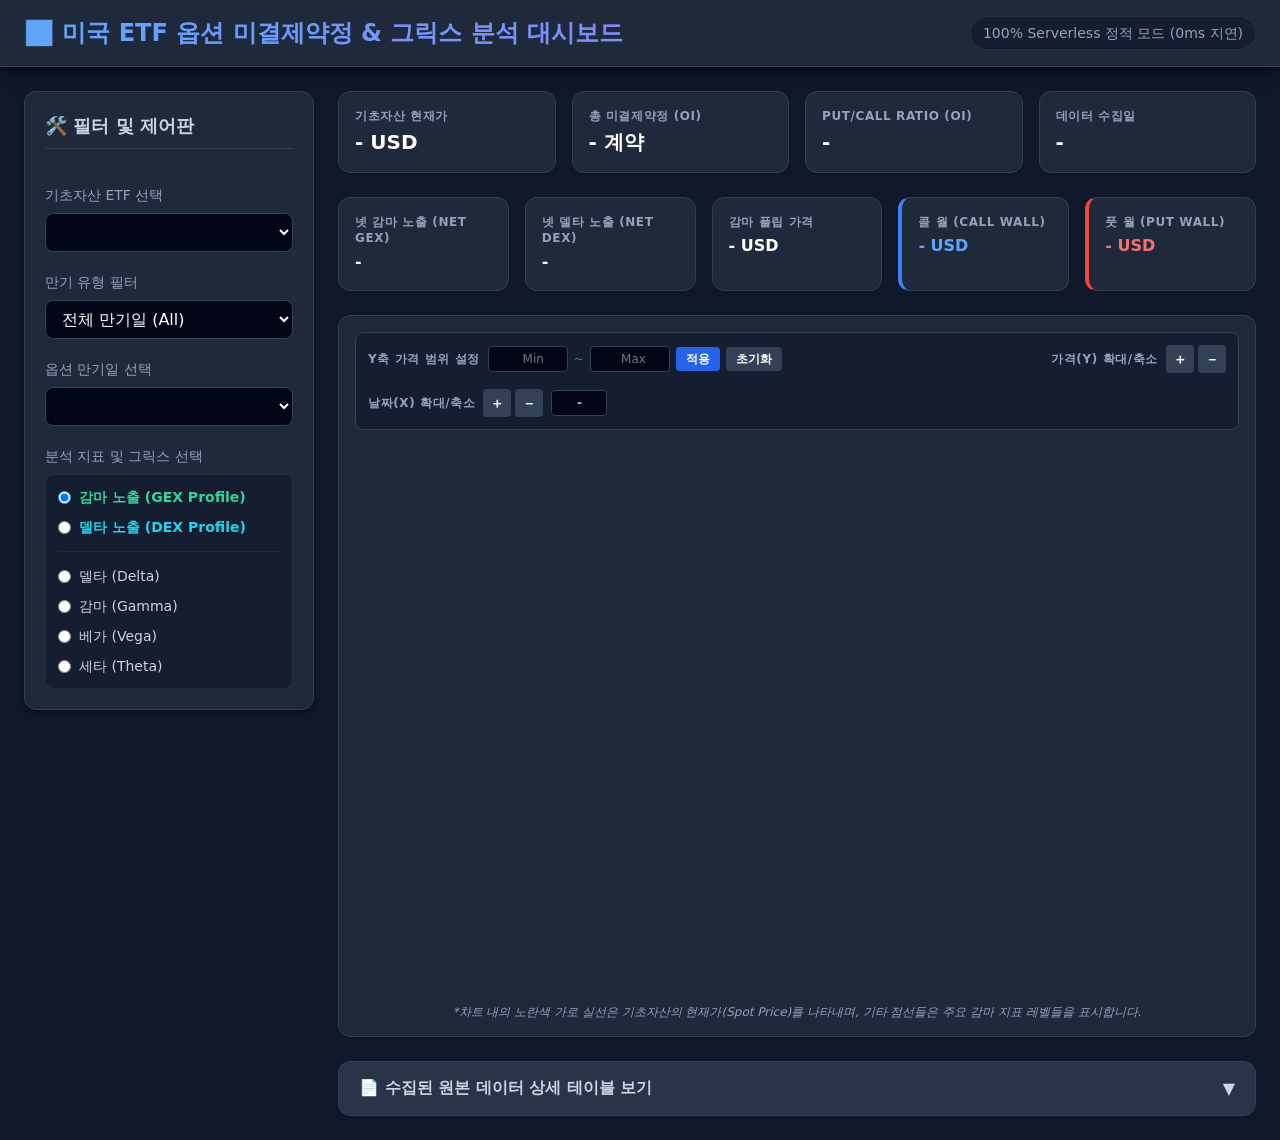
==== index_template.html @ 01de6ffe "ETF 옵션 대시보드: 정적 빌드 개선 및 29개 종목 수집 - 데이터 지연 로딩(티커별 data/*.js 분리)으로 HTML 경량화 - Tailwind 로컬화로 오프라인 동작(외" ====
<!DOCTYPE html>
<html lang="ko">
<head>
    <meta charset="UTF-8">
    <meta name="viewport" content="width=device-width, initial-scale=1.0">
    <title>미국 ETF 옵션 분석 대시보드 (Serverless)</title>
    <!-- Tailwind CSS Local (오프라인 동작용 로컬 서브셋, CDN 의존성 제거) -->
    <link rel="stylesheet" href="./libs/tailwind-local.css">
    <!-- Plotly.js Local Cache (인터넷 대기 지연 0ms 실현) -->
    <script src="./libs/plotly.min.js"></script>
    <style>
        body {
            background-color: #0f172a; /* Slate 900 */
            color: #f1f5f9; /* Slate 100 */
        }
        /* Custom Scrollbar */
        ::-webkit-scrollbar {
            width: 8px;
            height: 8px;
        }
        ::-webkit-scrollbar-track {
            background: #1e293b;
        }
        ::-webkit-scrollbar-thumb {
            background: #475569;
            border-radius: 4px;
        }
    </style>
</head>
<body class="font-sans antialiased min-h-screen">

    <!-- Top Navigation Bar -->
    <header class="bg-slate-800 border-b border-slate-700 py-4 px-6 shadow-lg">
        <div class="max-w-7xl mx-auto flex flex-col md:flex-row justify-between items-center gap-4">
            <h1 class="text-2xl font-bold text-transparent bg-clip-text bg-gradient-to-r from-blue-400 to-indigo-400 flex items-center gap-2">
                📊 미국 ETF 옵션 미결제약정 & 그릭스 분석 대시보드
            </h1>
            <span class="text-sm text-slate-400 bg-slate-900/60 px-3 py-1.5 rounded-full border border-slate-700/50">
                100% Serverless 정적 모드 (0ms 지연)
            </span>
        </div>
    </header>

    <!-- Main Content Area -->
    <main class="max-w-7xl mx-auto p-4 md:p-6 grid grid-cols-1 lg:grid-cols-4 gap-6">

        <!-- Sidebar (Filter Panel) -->
        <section class="bg-slate-800 border border-slate-700 rounded-xl p-5 shadow-md flex flex-col gap-5 lg:h-fit">
            <div>
                <h2 class="text-lg font-semibold text-slate-300 border-b border-slate-700 pb-2 mb-4 flex items-center gap-2">
                    🛠️ 필터 및 제어판
                </h2>
            </div>

            <!-- Ticker Select -->
            <div class="flex flex-col gap-2">
                <label for="ticker-select" class="text-sm font-medium text-slate-400">기초자산 ETF 선택</label>
                <select id="ticker-select" class="bg-slate-950 border border-slate-700 rounded-lg px-3 py-2 text-white focus:outline-none focus:ring-2 focus:ring-blue-500 cursor-pointer">
                    <!-- Dynamic Loading -->
                </select>
            </div>

            <!-- Expiry Type Filter -->
            <div class="flex flex-col gap-2">
                <label for="expiry-type-select" class="text-sm font-medium text-slate-400">만기 유형 필터</label>
                <select id="expiry-type-select" class="bg-slate-950 border border-slate-700 rounded-lg px-3 py-2 text-white focus:outline-none focus:ring-2 focus:ring-blue-500 cursor-pointer">
                    <option value="all">전체 만기일 (All)</option>
                    <option value="monthly">월물 (매월 3째주 금요일)</option>
                    <option value="weekly">주물 (월·수·금)</option>
                </select>
            </div>

            <!-- Expiration Date Select -->
            <div class="flex flex-col gap-2">
                <label for="expiry-select" class="text-sm font-medium text-slate-400">옵션 만기일 선택</label>
                <select id="expiry-select" class="bg-slate-950 border border-slate-700 rounded-lg px-3 py-2 text-white focus:outline-none focus:ring-2 focus:ring-blue-500 cursor-pointer">
                    <!-- Dynamic Loading -->
                </select>
                <p id="no-expiry-warning" class="text-xs text-amber-400 hidden mt-1">⚠️ 일치하는 만기일이 없습니다.</p>
            </div>

            <!-- Indicator & Greek Selection -->
            <div class="flex flex-col gap-2">
                <label class="text-sm font-medium text-slate-400">분석 지표 및 그릭스 선택</label>
                <div class="flex flex-col gap-2.5 bg-slate-900/60 p-3 rounded-lg border border-slate-700/50">
                    <label class="flex items-center gap-2 text-sm text-slate-300 cursor-pointer">
                        <input type="radio" name="greek-radio" value="gex" checked class="text-blue-500 focus:ring-0">
                        <span class="font-semibold text-emerald-400">감마 노출 (GEX Profile)</span>
                    </label>
                    <label class="flex items-center gap-2 text-sm text-slate-300 cursor-pointer">
                        <input type="radio" name="greek-radio" value="dex" class="text-blue-500 focus:ring-0">
                        <span class="font-semibold text-cyan-400">델타 노출 (DEX Profile)</span>
                    </label>
                    <div class="border-t border-slate-800 my-1"></div>
                    <label class="flex items-center gap-2 text-sm text-slate-300 cursor-pointer">
                        <input type="radio" name="greek-radio" value="delta" class="text-blue-500 focus:ring-0">
                        <span>델타 (Delta)</span>
                    </label>
                    <label class="flex items-center gap-2 text-sm text-slate-300 cursor-pointer">
                        <input type="radio" name="greek-radio" value="gamma" class="text-blue-500 focus:ring-0">
                        <span>감마 (Gamma)</span>
                    </label>
                    <label class="flex items-center gap-2 text-sm text-slate-300 cursor-pointer">
                        <input type="radio" name="greek-radio" value="vega" class="text-blue-500 focus:ring-0">
                        <span>베가 (Vega)</span>
                    </label>
                    <label class="flex items-center gap-2 text-sm text-slate-300 cursor-pointer">
                        <input type="radio" name="greek-radio" value="theta" class="text-blue-500 focus:ring-0">
                        <span>세타 (Theta)</span>
                    </label>
                </div>
            </div>
        </section>

        <!-- Main Dashboard View -->
        <section class="lg:col-span-3 flex flex-col gap-6">

            <!-- Summary Cards -->
            <div class="grid grid-cols-2 md:grid-cols-4 gap-4">
                <div class="bg-slate-800 border border-slate-700 rounded-xl p-4 shadow-sm">
                    <p class="text-xs font-semibold text-slate-400 uppercase tracking-wider">기초자산 현재가</p>
                    <h3 id="spot-price" class="text-lg md:text-xl font-bold text-white mt-1">- USD</h3>
                </div>
                <div class="bg-slate-800 border border-slate-700 rounded-xl p-4 shadow-sm">
                    <p class="text-xs font-semibold text-slate-400 uppercase tracking-wider">총 미결제약정 (OI)</p>
                    <h3 id="total-oi" class="text-lg md:text-xl font-bold text-white mt-1">- 계약</h3>
                </div>
                <div class="bg-slate-800 border border-slate-700 rounded-xl p-4 shadow-sm">
                    <p class="text-xs font-semibold text-slate-400 uppercase tracking-wider">Put/Call Ratio (OI)</p>
                    <h3 id="pcr-oi" class="text-lg md:text-xl font-bold text-white mt-1">-</h3>
                </div>
                <div class="bg-slate-800 border border-slate-700 rounded-xl p-4 shadow-sm">
                    <p class="text-xs font-semibold text-slate-400 uppercase tracking-wider">데이터 수집일</p>
                    <h3 id="collected-date" class="text-lg md:text-xl font-bold text-white mt-1">-</h3>
                </div>
            </div>

            <!-- Options Exposure Summary Cards -->
            <div class="grid grid-cols-2 md:grid-cols-5 gap-4">
                <div class="bg-slate-800 border border-slate-700 rounded-xl p-4 shadow-sm">
                    <p class="text-xs font-semibold text-slate-400 uppercase tracking-wider">넷 감마 노출 (Net GEX)</p>
                    <h3 id="net-gex" class="text-sm md:text-base font-bold mt-1">-</h3>
                </div>
                <div class="bg-slate-800 border border-slate-700 rounded-xl p-4 shadow-sm">
                    <p class="text-xs font-semibold text-slate-400 uppercase tracking-wider">넷 델타 노출 (Net DEX)</p>
                    <h3 id="net-dex" class="text-sm md:text-base font-bold mt-1">-</h3>
                </div>
                <div class="bg-slate-800 border border-slate-700 rounded-xl p-4 shadow-sm">
                    <p class="text-xs font-semibold text-slate-400 uppercase tracking-wider">감마 플립 가격</p>
                    <h3 id="gamma-flip" class="text-sm md:text-base font-bold text-white mt-1">- USD</h3>
                </div>
                <div class="bg-slate-800 border border-slate-700 rounded-xl p-4 shadow-sm border-l-4 border-l-blue-500">
                    <p class="text-xs font-semibold text-slate-400 uppercase tracking-wider">콜 월 (Call Wall)</p>
                    <h3 id="call-wall" class="text-sm md:text-base font-bold text-blue-400 mt-1">- USD</h3>
                </div>
                <div class="bg-slate-800 border border-slate-700 rounded-xl p-4 shadow-sm border-l-4 border-l-red-500">
                    <p class="text-xs font-semibold text-slate-400 uppercase tracking-wider">풋 월 (Put Wall)</p>
                    <h3 id="put-wall" class="text-sm md:text-base font-bold text-red-400 mt-1">- USD</h3>
                </div>
            </div>

            <!-- Plotly Interactive Chart Card -->
            <div class="bg-slate-800 border border-slate-700 rounded-xl p-4 shadow-sm">
                <!-- Y축 스케일 및 확대/축소 컨트롤러 -->
                <div class="flex flex-wrap items-center justify-between gap-4 mb-4 bg-slate-900/60 p-3 rounded-lg border border-slate-700">
                    <div class="flex items-center gap-2">
                        <span class="text-xs font-semibold text-slate-400 uppercase tracking-wider">Y축 가격 범위 설정</span>
                        <div class="flex items-center gap-1.5">
                            <input id="y-min-input" type="number" step="any" placeholder="Min" class="w-20 bg-slate-950 border border-slate-700 rounded px-2 py-1 text-xs text-white text-right focus:outline-none focus:ring-1 focus:ring-blue-500">
                            <span class="text-slate-500 text-xs">~</span>
                            <input id="y-max-input" type="number" step="any" placeholder="Max" class="w-20 bg-slate-950 border border-slate-700 rounded px-2 py-1 text-xs text-white text-right focus:outline-none focus:ring-1 focus:ring-blue-500">
                            <button id="apply-range-btn" class="bg-blue-600 hover:bg-blue-500 text-white text-xs font-semibold px-2.5 py-1 rounded transition">적용</button>
                            <button id="reset-range-btn" class="bg-slate-700 hover:bg-slate-600 text-white text-xs font-semibold px-2.5 py-1 rounded transition">초기화</button>
                        </div>
                    </div>
                    <div class="flex items-center gap-2">
                        <span class="text-xs font-semibold text-slate-400 uppercase tracking-wider">가격(Y) 확대/축소</span>
                        <div class="flex items-center gap-1">
                            <button id="zoom-in-btn" class="bg-slate-700 hover:bg-slate-600 text-white font-bold text-sm w-7 h-7 rounded flex items-center justify-center transition" title="가격축 확대 (현재가 중심)">＋</button>
                            <button id="zoom-out-btn" class="bg-slate-700 hover:bg-slate-600 text-white font-bold text-sm w-7 h-7 rounded flex items-center justify-center transition" title="가격축 축소 (현재가 중심)">－</button>
                        </div>
                    </div>
                    <div class="flex items-center gap-2">
                        <span class="text-xs font-semibold text-slate-400 uppercase tracking-wider">날짜(X) 확대/축소</span>
                        <div class="flex items-center gap-1">
                            <button id="zoom-in-x-btn" class="bg-slate-700 hover:bg-slate-600 text-white font-bold text-sm w-7 h-7 rounded flex items-center justify-center transition" title="날짜축 확대 (최근일 중심)">＋</button>
                            <button id="zoom-out-x-btn" class="bg-slate-700 hover:bg-slate-600 text-white font-bold text-sm w-7 h-7 rounded flex items-center justify-center transition" title="날짜축 축소 (최근일 중심)">－</button>
                        </div>
                        <span id="x-scale-display" class="text-xs font-bold text-blue-300 bg-slate-950 px-2 py-1 rounded border border-slate-700 text-center" style="min-width:56px;display:inline-block;" title="현재 차트에 보이는 일봉 수">-</span>
                    </div>
                </div>
                <div id="chart-container" class="w-full" style="height: 550px;">
                    <!-- Plotly Chart Target -->
                    <div id="plotly-chart" class="w-full h-full"></div>
                </div>
                <p class="text-xs text-slate-400 text-center mt-2 italic">
                    *차트 내의 노란색 가로 실선은 기초자산의 현재가(Spot Price)를 나타내며, 기타 점선들은 주요 감마 지표 레벨들을 표시합니다.
                </p>
            </div>

            <!-- Raw Data Details Table -->
            <div class="bg-slate-800 border border-slate-700 rounded-xl shadow-sm overflow-hidden">
                <button id="toggle-table-btn" class="w-full text-left px-5 py-4 font-semibold text-slate-300 bg-slate-700/50 hover:bg-slate-700 transition flex justify-between items-center focus:outline-none">
                    <span>📄 수집된 원본 데이터 상세 테이블 보기</span>
                    <span id="table-arrow" class="transition-transform duration-200">▼</span>
                </button>
                
                <div id="table-container" class="hidden border-t border-slate-700 overflow-x-auto max-h-96">
                    <table class="w-full text-left border-collapse text-sm">
                        <thead class="bg-slate-900 text-slate-400 sticky top-0 uppercase text-xs font-semibold">
                            <tr>
                                <th class="py-3 px-4">옵션 기호</th>
                                <th class="py-3 px-4">구분</th>
                                <th class="py-3 px-4 text-right">행사가</th>
                                <th class="py-3 px-4 text-right">최근가</th>
                                <th class="py-3 px-4 text-right">매수호가</th>
                                <th class="py-3 px-4 text-right">매도호가</th>
                                <th class="py-3 px-4 text-right">거래량</th>
                                <th class="py-3 px-4 text-right">미결제약정</th>
                                <th class="py-3 px-4 text-right">IV</th>
                                <th class="py-3 px-4 text-right">델타</th>
                                <th class="py-3 px-4 text-right">감마</th>
                                <th class="py-3 px-4 text-right">베가</th>
                                <th class="py-3 px-4 text-right">세타</th>
                                <th class="py-3 px-4 text-right text-emerald-400">GEX (감마노출)</th>
                                <th class="py-3 px-4 text-right text-cyan-400">DEX (델타노출)</th>
                            </tr>
                        </thead>
                        <tbody id="table-body" class="divide-y divide-slate-700/50 bg-slate-800 text-slate-300">
                            <!-- Dynamic Table Rows -->
                        </tbody>
                    </table>
                </div>
            </div>

        </section>

    </main>

    <!-- 인라인 요약 메타데이터 (options 제외, 경량) -->
    <script id="data-payload">
        window.optionsMeta = /*DATA_PAYLOAD_PLACEHOLDER*/;
    </script>

    <!-- JavaScript logic -->
    <script>
        // 글로벌 상태 변수
        let rawExpirations = [];
        let optionData = {};
        let customYRange = null;
        const _loadedTickers = new Set(); // 이미 로드된 옵션 JS 파일 추적

        // DOM Elements
        const tickerSelect = document.getElementById('ticker-select');
        const expiryTypeSelect = document.getElementById('expiry-type-select');
        const expirySelect = document.getElementById('expiry-select');
        const noExpiryWarning = document.getElementById('no-expiry-warning');
        const toggleTableBtn = document.getElementById('toggle-table-btn');
        const tableContainer = document.getElementById('table-container');
        const tableArrow = document.getElementById('table-arrow');
        const tableBody = document.getElementById('table-body');
        
        // Scale / Zoom Elements
        const yMinInput = document.getElementById('y-min-input');
        const yMaxInput = document.getElementById('y-max-input');
        const applyRangeBtn = document.getElementById('apply-range-btn');
        const resetRangeBtn = document.getElementById('reset-range-btn');
        const zoomInBtn = document.getElementById('zoom-in-btn');
        const zoomOutBtn = document.getElementById('zoom-out-btn');
        const zoomInXBtn = document.getElementById('zoom-in-x-btn');
        const zoomOutXBtn = document.getElementById('zoom-out-x-btn');

        // Metrics Elements
        const spotPriceEl = document.getElementById('spot-price');
        const totalOiEl = document.getElementById('total-oi');
        const pcrOiEl = document.getElementById('pcr-oi');
        const collectedDateEl = document.getElementById('collected-date');
        const netGexEl = document.getElementById('net-gex');
        const netDexEl = document.getElementById('net-dex');
        const gammaFlipEl = document.getElementById('gamma-flip');
        const callWallEl = document.getElementById('call-wall');
        const putWallEl = document.getElementById('put-wall');

        // 1. 초기 로드
        document.addEventListener('DOMContentLoaded', () => {
            initApp();
            
            // 이벤트 바인딩
            tickerSelect.addEventListener('change', onTickerChange);
            expiryTypeSelect.addEventListener('change', onExpiryFilterChange);
            expirySelect.addEventListener('change', onExpiryChange);
            
            // Y축 범위 및 Zoom 이벤트 바인딩
            applyRangeBtn.addEventListener('click', () => {
                const minVal = parseFloat(yMinInput.value);
                const maxVal = parseFloat(yMaxInput.value);
                if (!isNaN(minVal) && !isNaN(maxVal) && minVal < maxVal) {
                    customYRange = [minVal, maxVal];
                    Plotly.relayout('plotly-chart', { 'yaxis.range': customYRange });
                }
            });

            resetRangeBtn.addEventListener('click', () => {
                customYRange = null;
                Plotly.relayout('plotly-chart', { 'yaxis.range': null }).then(() => {
                    updateRangeInputs();
                });
            });

            // 가격(Y)축 확대/축소 — 항상 현재가(Spot)를 중심에 고정
            zoomInBtn.addEventListener('click', () => zoomYAxis(0.85));
            zoomOutBtn.addEventListener('click', () => zoomYAxis(1.15));

            // 날짜(X)축 확대/축소 — 최근일(우측 끝)을 기준으로 확대
            zoomInXBtn.addEventListener('click', () => zoomXAxis(0.85));
            zoomOutXBtn.addEventListener('click', () => zoomXAxis(1.15));
            
            // 그릭스 라디오 버튼 이벤트 바인딩
            document.querySelectorAll('input[name="greek-radio"]').forEach(radio => {
                radio.addEventListener('change', () => {
                    if (optionData && optionData.options) {
                        drawChart(optionData, radio.value);
                    }
                });
            });

            // 테이블 토글
            toggleTableBtn.addEventListener('click', () => {
                tableContainer.classList.toggle('hidden');
                tableArrow.classList.toggle('rotate-180');
            });
        });

        function initApp() {
            const tickers = Object.keys(window.optionsMeta);

            if (tickers && tickers.length > 0) {
                tickerSelect.innerHTML = tickers.map(ticker =>
                    `<option value="${ticker}">${ticker}</option>`
                ).join('');
                onTickerChange();
            } else {
                tickerSelect.innerHTML = `<option value="">데이터 없음 (usa_etf_option_collect.py 실행 필요)</option>`;
            }
        }

        function setLoadingState(isLoading) {
            const chartContainer = document.getElementById('chart-container');
            let overlay = document.getElementById('loading-overlay');
            if (isLoading) {
                if (!overlay) {
                    overlay = document.createElement('div');
                    overlay.id = 'loading-overlay';
                    overlay.style.cssText = 'position:absolute;inset:0;display:flex;align-items:center;justify-content:center;background:rgba(15,23,42,0.8);z-index:10;border-radius:0.5rem;';
                    overlay.innerHTML = '<span style="color:#94a3b8;font-size:0.875rem;">⏳ 옵션 데이터 로딩 중...</span>';
                    chartContainer.style.position = 'relative';
                    chartContainer.appendChild(overlay);
                }
            } else {
                if (overlay) overlay.remove();
            }
        }

        function loadTickerOptions(ticker, callback) {
            // 이미 로드됐으면 즉시 콜백
            if (_loadedTickers.has(ticker)) {
                callback();
                return;
            }
            setLoadingState(true);
            const script = document.createElement('script');
            // HTML 파일과 같은 디렉토리의 data/ 폴더에서 로드
            script.src = `./data/${ticker}_options.js`;
            script.onload = () => {
                _loadedTickers.add(ticker);
                setLoadingState(false);
                callback();
            };
            script.onerror = () => {
                setLoadingState(false);
                console.error(`[${ticker}] 옵션 데이터 파일 로드 실패: data/${ticker}_options.js`);
            };
            document.head.appendChild(script);
        }

        function onTickerChange() {
            const selectedTicker = tickerSelect.value;
            if (!selectedTicker) return;

            const tickerMeta = window.optionsMeta[selectedTicker];
            if (!tickerMeta) return;

            rawExpirations = tickerMeta.expirations || [];

            loadTickerOptions(selectedTicker, () => {
                onExpiryFilterChange();
            });
        }

        function getDteString(expiryDateStr, collectedDateStr) {
            const expParts = expiryDateStr.split('-');
            const collParts = collectedDateStr.split('-');
            const expDate = new Date(Date.UTC(Number(expParts[0]), Number(expParts[1]) - 1, Number(expParts[2])));
            const collDate = new Date(Date.UTC(Number(collParts[0]), Number(collParts[1]) - 1, Number(collParts[2])));
            const diffTime = expDate - collDate;
            const diffDays = Math.ceil(diffTime / (1000 * 60 * 60 * 24));
            return diffDays > 0 ? `${diffDays}일` : '오늘 만기';
        }

        function onExpiryFilterChange() {
            const selectedTicker = tickerSelect.value;
            const tickerMeta = window.optionsMeta[selectedTicker];
            const type = expiryTypeSelect.value;
            const filtered = filterExpirations(rawExpirations, type);

            if (filtered.length > 0 && tickerMeta) {
                noExpiryWarning.classList.add('hidden');
                expirySelect.disabled = false;
                expirySelect.innerHTML = filtered.map(exp => {
                    const dte = getDteString(exp, tickerMeta.collected_date);
                    return `<option value="${exp}">${exp} (DTE: ${dte})</option>`;
                }).join('');
                onExpiryChange();
            } else {
                noExpiryWarning.classList.remove('hidden');
                expirySelect.disabled = true;
                expirySelect.innerHTML = `<option value="">없음</option>`;
                clearMetrics();
                Plotly.purge('plotly-chart');
                tableBody.innerHTML = '';
            }
        }

        function filterExpirations(dates, type) {
            if (type === 'all') return dates;
            
            return dates.filter(dateStr => {
                const parts = dateStr.split('-');
                const d = new Date(Number(parts[0]), Number(parts[1]) - 1, Number(parts[2]));
                const dow = d.getDay();          // 일=0 ... 금=5 ... 토=6
                const isFriday = dow === 5;       // 금요일 = 5
                const day = d.getDate();

                if (type === 'monthly') {
                    // 월물: 매월 3째주 금요일
                    return isFriday && day >= 15 && day <= 21;
                } else if (type === 'weekly') {
                    // 주물: SPY 주간옵션 만기 = 월(1)·수(3)·금(5)
                    return dow === 1 || dow === 3 || dow === 5;
                }
                return true;
            });
        }

        function onExpiryChange() {
            const selectedTicker = tickerSelect.value;
            const selectedExpiry = expirySelect.value;
            if (!selectedTicker || !selectedExpiry) return;

            customYRange = null;

            const tickerMeta = window.optionsMeta[selectedTicker];
            if (!tickerMeta) return;

            // 동적 로드된 분리 JS 파일에서 옵션 데이터 참조
            const etfOptions = window[`_etfOptions_${selectedTicker}`] || {};
            const options = etfOptions[selectedExpiry] || [];
            
            optionData = {
                underlying_ticker: selectedTicker,
                expiry: selectedExpiry,
                collected_date: tickerMeta.collected_date,
                spot_price: tickerMeta.spot_price,
                total_oi: tickerMeta.total_oi,
                pcr_oi: tickerMeta.pcr_oi,
                net_gex: tickerMeta.net_gex,
                net_dex: tickerMeta.net_dex,
                call_wall: tickerMeta.call_wall,
                put_wall: tickerMeta.put_wall,
                gamma_flip_price: tickerMeta.gamma_flip_price,
                options: options,
                stock_history: tickerMeta.stock_history || []
            };

            // 메트릭 업데이트
            updateMetrics(optionData);
            
            // 선택된 그릭스 획득 후 차트 그리기
            const selectedGreek = document.querySelector('input[name="greek-radio"]:checked').value;
            drawChart(optionData, selectedGreek);
            
            // 데이터 테이블 채우기
            fillDataTable(optionData.options);
        }

        function formatDollarValue(val) {
            if (val === undefined || val === null || isNaN(val)) return '-';
            const isNegative = val < 0;
            const absVal = Math.abs(val);
            let formatted = '';
            if (absVal >= 1e9) {
                formatted = `$${(absVal / 1e9).toFixed(2)}B`;
            } else if (absVal >= 1e6) {
                formatted = `$${(absVal / 1e6).toFixed(2)}M`;
            } else if (absVal >= 1e3) {
                formatted = `$${(absVal / 1e3).toFixed(2)}K`;
            } else {
                formatted = `$${absVal.toFixed(2)}`;
            }
            return isNegative ? `-${formatted}` : formatted;
        }

        function updateRangeInputs() {
            const gd = document.getElementById('plotly-chart');
            const yMinInput = document.getElementById('y-min-input');
            const yMaxInput = document.getElementById('y-max-input');
            if (gd && gd.layout && gd.layout.yaxis && gd.layout.yaxis.range && yMinInput && yMaxInput) {
                const range = gd.layout.yaxis.range;
                yMinInput.value = parseFloat(range[0]).toFixed(2);
                yMaxInput.value = parseFloat(range[1]).toFixed(2);
            }
        }

        // 가격(Y)축 확대/축소 — 현재가(Spot)를 항상 중심에 고정
        function zoomYAxis(factor) {
            const gd = document.getElementById('plotly-chart');
            if (!gd || !gd.layout || !gd.layout.yaxis || !gd.layout.yaxis.range) return;
            const range = gd.layout.yaxis.range;
            const halfSpan = ((range[1] - range[0]) / 2) * factor;
            // 현재가가 있으면 그 값을 중심으로, 없으면 기존 중앙값 사용
            const center = (optionData && typeof optionData.spot_price === 'number')
                ? optionData.spot_price
                : (range[0] + range[1]) / 2;
            customYRange = [center - halfSpan, center + halfSpan];
            Plotly.relayout('plotly-chart', { 'yaxis.range': customYRange });
            yMinInput.value = customYRange[0].toFixed(2);
            yMaxInput.value = customYRange[1].toFixed(2);
        }

        // 날짜(X)축 확대/축소 — 최근일(우측 끝)을 기준으로 확대/축소
        function zoomXAxis(factor) {
            const gd = document.getElementById('plotly-chart');
            if (!gd || !gd._fullLayout || !gd._fullLayout.xaxis) return;
            const xa = gd._fullLayout.xaxis;
            const srcRange = (gd.layout.xaxis && gd.layout.xaxis.range) ? gd.layout.xaxis.range : xa.range;
            if (!srcRange) return;

            // date/category 축 모두 대응: 숫자로 변환 후 계산
            const toNum = (v) => (typeof v === 'number') ? v
                : (xa.type === 'date' ? new Date(v).getTime() : Number(v));
            const r0 = toNum(srcRange[0]);
            const r1 = toNum(srcRange[1]);
            if (!isFinite(r0) || !isFinite(r1)) return;

            const anchor = r1;                       // 최근일(우측 끝) 고정
            const newSpan = (r1 - r0) * factor;
            const newR0 = anchor - newSpan;
            Plotly.relayout('plotly-chart', { 'xaxis.range': [newR0, anchor] });
        }

        function updateMetrics(data) {
            spotPriceEl.innerText = `$${data.spot_price.toLocaleString(undefined, {minimumFractionDigits: 2, maximumFractionDigits: 2})} USD`;
            totalOiEl.innerText = `${data.total_oi.toLocaleString()} 계약`;
            pcrOiEl.innerText = data.pcr_oi;
            collectedDateEl.innerText = data.collected_date;

            // GEX / DEX formatting & colors
            netGexEl.innerText = formatDollarValue(data.net_gex);
            if (data.net_gex >= 0) {
                netGexEl.className = "text-sm md:text-base font-bold mt-1 text-emerald-400";
            } else {
                netGexEl.className = "text-sm md:text-base font-bold mt-1 text-rose-400";
            }

            netDexEl.innerText = formatDollarValue(data.net_dex);
            if (data.net_dex >= 0) {
                netDexEl.className = "text-sm md:text-base font-bold mt-1 text-emerald-400";
            } else {
                netDexEl.className = "text-sm md:text-base font-bold mt-1 text-rose-400";
            }

            gammaFlipEl.innerText = data.gamma_flip_price ? `$${data.gamma_flip_price.toLocaleString(undefined, {minimumFractionDigits: 2, maximumFractionDigits: 2})} USD` : '- USD';
            callWallEl.innerText = data.call_wall ? `$${data.call_wall.toLocaleString(undefined, {minimumFractionDigits: 2, maximumFractionDigits: 2})} USD` : '- USD';
            putWallEl.innerText = data.put_wall ? `$${data.put_wall.toLocaleString(undefined, {minimumFractionDigits: 2, maximumFractionDigits: 2})} USD` : '- USD';
        }

        function clearMetrics() {
            spotPriceEl.innerText = '- USD';
            totalOiEl.innerText = '- 계약';
            pcrOiEl.innerText = '-';
            collectedDateEl.innerText = '-';

            netGexEl.innerText = '-';
            netGexEl.className = "text-sm md:text-base font-bold mt-1 text-white";
            netDexEl.innerText = '-';
            netDexEl.className = "text-sm md:text-base font-bold mt-1 text-white";
            gammaFlipEl.innerText = '- USD';
            callWallEl.innerText = '- USD';
            putWallEl.innerText = '- USD';
        }

        function drawChart(data, greek) {
            const options = data.options;
            const history = data.stock_history || [];

            // 1. 주가 캔들스틱 데이터 배열 구성
            const times = [];
            const opens = [];
            const highs = [];
            const lows = [];
            const closes = [];

            history.forEach(h => {
                times.push(h.time);
                opens.push(h.open);
                highs.push(h.high);
                lows.push(h.low);
                closes.push(h.close);
            });

            const candleTrace = {
                x: times,
                open: opens,
                high: highs,
                low: lows,
                close: closes,
                type: 'candlestick',
                xaxis: 'x',
                yaxis: 'y',
                name: '주가 일봉 (Daily)',
                increasing: { line: { color: '#ef4444' } }, // 상승 빨강
                decreasing: { line: { color: '#3b82f6' } }  // 하락 파랑
            };

            // 2. 옵션 가로 매물대 데이터 배열 구성 (압축 키 디코딩)
            const callStrikes = [];
            const callXVal = [];
            const callGreekIntensity = [];
            const callCustomData = [];

            const putStrikes = [];
            const putXVal = [];
            const putGreekIntensity = [];
            const putCustomData = [];

            // 그릭스 라디오 밸류와 JSON 압축 키 간의 매핑 정의
            const greekKeyMap = {
                delta: 'd',
                gamma: 'g',
                vega: 'v',
                theta: 'th'
            };
            const greekKey = greekKeyMap[greek] || 'd';

            options.forEach(opt => {
                const greekVal = opt[greekKey] !== null ? Math.abs(opt[greekKey]) : 0;
                const tooltipData = [
                    opt.s,                  // 0: option_symbol
                    opt.t.toUpperCase(),    // 1: option_type
                    opt.o,                  // 2: open_interest
                    opt.lp,                 // 3: last_price
                    opt.iv,                 // 4: implied_volatility
                    opt.d,                  // 5: delta
                    opt.g,                  // 6: gamma
                    opt.v,                  // 7: vega
                    opt.th,                 // 8: theta
                    opt.gex,                // 9: gex
                    opt.dex                 // 10: dex
                ];

                let xVal = opt.o; // 기본값 Open Interest
                if (greek === 'gex') {
                    xVal = opt.gex;
                } else if (greek === 'dex') {
                    xVal = opt.dex;
                }

                if (opt.t === 'call') {
                    callStrikes.push(opt.k);
                    callXVal.push(xVal);
                    callGreekIntensity.push(greekVal);
                    callCustomData.push(tooltipData);
                } else {
                    putStrikes.push(opt.k);
                    putXVal.push(xVal);
                    putGreekIntensity.push(greekVal);
                    putCustomData.push(tooltipData);
                }
            });

            // GEX / DEX 또는 일반 Greeks에 따른 색상 및 호버 템플릿 처리
            let callMarker = {};
            let putMarker = {};
            let callHover = "";
            let putHover = "";
            let xAxis2Title = "";

            if (greek === 'gex') {
                callMarker = { color: 'rgba(239, 68, 68, 0.6)' };  // Call = Red
                putMarker = { color: 'rgba(16, 185, 129, 0.6)' };  // Put = Green
                xAxis2Title = '넷 감마 노출액 (Gamma Exposure, USD)';

                callHover = "<b>콜옵션 감마 노출 (GEX)</b><br>" +
                            "옵션코드: %{customdata[0]}<br>" +
                            "행사가: %{y} USD<br>" +
                            "감마 노출액: %{x:$,.0f} USD<br>" +
                            "미결제약정: %{customdata[2]:,} 계약<br>" +
                            "IV: %{customdata[4]:.2%}<br>" +
                            "<extra>" +
                            "Delta: %{customdata[5]:.4f}<br>" +
                            "Gamma: %{customdata[6]:.6f}" +
                            "</extra>";

                putHover = "<b>풋옵션 감마 노출 (GEX)</b><br>" +
                           "옵션코드: %{customdata[0]}<br>" +
                           "행사가: %{y} USD<br>" +
                           "감마 노출액: %{x:$,.0f} USD<br>" +
                           "미결제약정: %{customdata[2]:,} 계약<br>" +
                           "IV: %{customdata[4]:.2%}<br>" +
                           "<extra>" +
                           "Delta: %{customdata[5]:.4f}<br>" +
                           "Gamma: %{customdata[6]:.6f}" +
                           "</extra>";
            } else if (greek === 'dex') {
                callMarker = { color: 'rgba(239, 68, 68, 0.6)' };  // Call = Red
                putMarker = { color: 'rgba(16, 185, 129, 0.6)' };  // Put = Green
                xAxis2Title = '넷 델타 노출액 (Delta Exposure, USD)';

                callHover = "<b>콜옵션 델타 노출 (DEX)</b><br>" +
                            "옵션코드: %{customdata[0]}<br>" +
                            "행사가: %{y} USD<br>" +
                            "델타 노출액: %{x:$,.0f} USD<br>" +
                            "미결제약정: %{customdata[2]:,} 계약<br>" +
                            "IV: %{customdata[4]:.2%}<br>" +
                            "<extra>" +
                            "Delta: %{customdata[5]:.4f}" +
                            "</extra>";

                putHover = "<b>풋옵션 델타 노출 (DEX)</b><br>" +
                           "옵션코드: %{customdata[0]}<br>" +
                           "행사가: %{y} USD<br>" +
                           "델타 노출액: %{x:$,.0f} USD<br>" +
                           "미결제약정: %{customdata[2]:,} 계약<br>" +
                           "IV: %{customdata[4]:.2%}<br>" +
                           "<extra>" +
                           "Delta: %{customdata[5]:.4f}" +
                           "</extra>";
            } else {
                callMarker = {
                    color: callGreekIntensity,
                    colorscale: 'Reds',   // Call = 붉은 계열
                    showscale: false
                };
                putMarker = {
                    color: putGreekIntensity,
                    colorscale: 'Greens', // Put = 녹색 계열
                    showscale: false
                };
                xAxis2Title = '미결제약정 (Open Interest, Contracts)';

                callHover = "<b>콜옵션 매물벽</b><br>" +
                            "옵션코드: %{customdata[0]}<br>" +
                            "행사가: %{y} USD<br>" +
                            "미결제약정: %{x:,} 계약<br>" +
                            "IV: %{customdata[4]:.2%}<br>" +
                            "<extra>" +
                            "Delta: %{customdata[5]:.4f}<br>" +
                            "Gamma: %{customdata[6]:.6f}<br>" +
                            "Vega: %{customdata[7]:.4f}<br>" +
                            "Theta: %{customdata[8]:.4f}" +
                            "</extra>";

                putHover = "<b>풋옵션 매물벽</b><br>" +
                           "옵션코드: %{customdata[0]}<br>" +
                           "행사가: %{y} USD<br>" +
                           "미결제약정: %{x:,} 계약<br>" +
                           "IV: %{customdata[4]:.2%}<br>" +
                           "<extra>" +
                           "Delta: %{customdata[5]:.4f}<br>" +
                           "Gamma: %{customdata[6]:.6f}<br>" +
                           "Vega: %{customdata[7]:.4f}<br>" +
                           "Theta: %{customdata[8]:.4f}" +
                           "</extra>";
            }

            const callTrace = {
                x: callXVal,
                y: callStrikes,
                xaxis: 'x2',
                yaxis: 'y',
                type: 'bar',
                orientation: 'h',
                name: greek === 'gex' ? 'Call GEX' : (greek === 'dex' ? 'Call DEX' : 'Call OI 매물대'),
                opacity: 0.45,
                marker: callMarker,
                customdata: callCustomData,
                hovertemplate: callHover
            };

            const putTrace = {
                x: putXVal,
                y: putStrikes,
                xaxis: 'x2',
                yaxis: 'y',
                type: 'bar',
                orientation: 'h',
                name: greek === 'gex' ? 'Put GEX' : (greek === 'dex' ? 'Put DEX' : 'Put OI 매물대'),
                opacity: 0.45,
                marker: putMarker,
                customdata: putCustomData,
                hovertemplate: putHover
            };

            // 3. 차트 레이아웃 구성
            const layout = {
                title: {
                    text: `📈 ${data.underlying_ticker} 일봉 캔들 & 옵션 노출 분포 (지표: ${greek.toUpperCase()})`,
                    font: { color: '#f1f5f9' },
                    x: 0.5,
                    xanchor: 'center',
                    yref: 'container',
                    y: 0.98,
                    yanchor: 'top'
                },
                paper_bgcolor: 'rgba(0,0,0,0)',
                plot_bgcolor: 'rgba(0,0,0,0)',
                xaxis: {
                    title: { text: '날짜 (Date)', font: { color: '#ffffff' } },
                    gridcolor: '#334155',
                    tickcolor: '#ffffff',
                    tickfont: { color: '#ffffff' },
                    rangeslider: { visible: false }
                },
                xaxis2: {
                    title: { text: xAxis2Title, font: { color: '#ffffff' } },
                    gridcolor: 'rgba(0,0,0,0)',
                    tickcolor: '#ffffff',
                    tickfont: { color: '#ffffff' },
                    overlaying: 'x',
                    side: 'top'
                },
                yaxis: {
                    title: { text: '가격 및 행사가격 (Price / Strike)', font: { color: '#ffffff' } },
                    gridcolor: '#334155',
                    tickcolor: '#ffffff',
                    tickfont: { color: '#ffffff' }
                },
                barmode: 'overlay',
                margin: { t: 120, b: 50, l: 60, r: 140 } // 상단 120px: 제목과 상단축(지표) 제목 겹침 방지
            };

            // Y축 스케일 범위: 사용자 지정값 우선, 없으면 현재가 기준 하방 90% ~ 상방 110%
            if (customYRange) {
                layout.yaxis.range = customYRange;
            } else if (data.spot_price) {
                layout.yaxis.range = [data.spot_price * 0.9, data.spot_price * 1.1];
            }

            // 가이드라인 채우기 (현재가, 감마 플립 가격, Call Wall, Put Wall)
            layout.shapes = [];
            layout.annotations = [];
            
            if (times.length > 0) {
                const xStart = times[0];
                const xEnd = times[times.length - 1];
                
                // 1. Spot Price (현재가) - 노란색 실선 (두께 2.5)
                if (data.spot_price) {
                    layout.shapes.push({
                        type: 'line',
                        x0: xStart,
                        x1: xEnd,
                        y0: data.spot_price,
                        y1: data.spot_price,
                        line: {
                            color: '#ffe600', // 선명한 노랑
                            width: 2.5,
                            dash: 'dot'
                        }
                    });
                    layout.annotations.push({
                        x: 1.005,
                        y: data.spot_price,
                        xref: 'paper',
                        yref: 'y',
                        text: ` Spot ($${data.spot_price.toFixed(2)})`,
                        showarrow: false,
                        xanchor: 'left',
                        yanchor: 'middle',
                        font: { color: '#ffe600', size: 11, weight: 'bold' }
                    });
                }
                
                // 2. Gamma Flip Price - 빨간색 점선 (두께 2)
                if (data.gamma_flip_price) {
                    layout.shapes.push({
                        type: 'line',
                        x0: xStart,
                        x1: xEnd,
                        y0: data.gamma_flip_price,
                        y1: data.gamma_flip_price,
                        line: {
                            color: '#ffffff', // 선명한 흰색
                            width: 2,
                            dash: 'dot'
                        }
                    });
                    layout.annotations.push({
                        x: 1.005,
                        y: data.gamma_flip_price,
                        xref: 'paper',
                        yref: 'y',
                        text: ` Flip ($${data.gamma_flip_price.toFixed(2)})`,
                        showarrow: false,
                        xanchor: 'left',
                        yanchor: 'middle',
                        font: { color: '#ffffff', size: 11, weight: 'bold' }
                    });
                }
                
                // 3. Call Wall - 하늘색 파선 (두께 2)
                if (data.call_wall) {
                    layout.shapes.push({
                        type: 'line',
                        x0: xStart,
                        x1: xEnd,
                        y0: data.call_wall,
                        y1: data.call_wall,
                        line: {
                            color: '#00e5ff', // Neon Cyan
                            width: 2,
                            dash: 'dash'
                        }
                    });
                    layout.annotations.push({
                        x: 1.005,
                        y: data.call_wall,
                        xref: 'paper',
                        yref: 'y',
                        text: ` Call Wall ($${data.call_wall.toFixed(2)})`,
                        showarrow: false,
                        xanchor: 'left',
                        yanchor: 'middle',
                        font: { color: '#00e5ff', size: 11, weight: 'bold' }
                    });
                }
                
                // 4. Put Wall - 주황색 파선 (두께 2)
                if (data.put_wall) {
                    layout.shapes.push({
                        type: 'line',
                        x0: xStart,
                        x1: xEnd,
                        y0: data.put_wall,
                        y1: data.put_wall,
                        line: {
                            color: '#ff9800', // Orange 500
                            width: 2,
                            dash: 'dash'
                        }
                    });
                    layout.annotations.push({
                        x: 1.005,
                        y: data.put_wall,
                        xref: 'paper',
                        yref: 'y',
                        text: ` Put Wall ($${data.put_wall.toFixed(2)})`,
                        showarrow: false,
                        xanchor: 'left',
                        yanchor: 'middle',
                        font: { color: '#ff9800', size: 11, weight: 'bold' }
                    });
                }
            }

            const chartTraces = [];
            if (times.length > 0) {
                chartTraces.push(candleTrace);
            }
            chartTraces.push(callTrace);
            chartTraces.push(putTrace);

            // 차트 렌더링
            Plotly.newPlot('plotly-chart', chartTraces, layout, {responsive: true, displayModeBar: false}).then((gd) => {
                updateRangeInputs();
                spreadGuidelineLabels();
                updateXScaleDisplay();
                // 줌/팬으로 축 범위가 바뀔 때마다 레이블 겹침 재조정 + 일봉 수 갱신 (1회만 바인딩)
                if (gd && !gd._guidelineHooked) {
                    gd._guidelineHooked = true;
                    gd.on('plotly_relayout', () => {
                        spreadGuidelineLabels();
                        updateXScaleDisplay();
                    });
                }
            });
        }

        // 현재 차트에 보이는 일봉(거래일) 수를 계산하여 표시
        function updateXScaleDisplay() {
            const el = document.getElementById('x-scale-display');
            if (!el) return;
            const gd = document.getElementById('plotly-chart');
            const hist = (optionData && optionData.stock_history) ? optionData.stock_history : [];
            if (!gd || !gd._fullLayout || !gd._fullLayout.xaxis || !hist.length) { el.textContent = '-'; return; }

            const xr = (gd.layout.xaxis && gd.layout.xaxis.range) ? gd.layout.xaxis.range : gd._fullLayout.xaxis.range;
            const toMs = v => (typeof v === 'number') ? v : new Date(v).getTime();
            let lo = -Infinity, hi = Infinity;
            if (xr) { lo = toMs(xr[0]); hi = toMs(xr[1]); }

            const visible = hist.filter(h => { const t = new Date(h.time).getTime(); return t >= lo && t <= hi; });
            el.textContent = `${visible.length}일봉`;
        }

        // 오른쪽 가이드라인 레이블(Spot/Flip/Call Wall/Put Wall) 겹침 방지 동적 배치
        let _spreadingLabels = false;
        function spreadGuidelineLabels() {
            if (_spreadingLabels) return;
            const gd = document.getElementById('plotly-chart');
            if (!gd || !gd._fullLayout || !gd._fullLayout.yaxis || !gd._fullLayout.yaxis.l2p) return;
            const anns = gd.layout.annotations || [];
            if (anns.length === 0) return;

            _spreadingLabels = true;
            const ya = gd._fullLayout.yaxis;

            // 1) 기존 yshift 초기화 후 실제 데이터 기준 픽셀 위치 측정
            const clear = {};
            anns.forEach((a, i) => { clear[`annotations[${i}].yshift`] = 0; });
            Plotly.relayout(gd, clear).then(() => {
                const items = anns
                    .map((a, i) => ({ i, py: ya.l2p(a.y) + ya._offset }))
                    .filter(it => isFinite(it.py))
                    .sort((p, q) => p.py - q.py); // 위(작은 px)부터 정렬

                const minGap = 15; // 레이블 간 최소 간격(px)
                let last = -Infinity;
                const update = {};
                items.forEach(it => {
                    let py = it.py;
                    if (py - last < minGap) py = last + minGap; // 겹치면 아래로 밀기
                    // yshift는 +가 위쪽 → 아래로 이동시키려면 음수
                    update[`annotations[${it.i}].yshift`] = -(py - it.py);
                    last = py;
                });
                Plotly.relayout(gd, update).then(() => { _spreadingLabels = false; })
                    .catch(() => { _spreadingLabels = false; });
            }).catch(() => { _spreadingLabels = false; });
        }

        function fillDataTable(options) {
            tableBody.innerHTML = options.map(opt => {
                const isCall = opt.t === 'call';
                const badgeColor = isCall ? 'bg-blue-900/50 text-blue-300' : 'bg-red-900/50 text-red-300';
                
                return `
                    <tr class="hover:bg-slate-700/30 transition">
                        <td class="py-2.5 px-4 font-mono text-xs">${opt.s}</td>
                        <td class="py-2.5 px-4">
                            <span class="px-2 py-0.5 rounded text-xs font-semibold ${badgeColor}">
                                ${opt.t.toUpperCase()}
                            </span>
                        </td>
                        <td class="py-2.5 px-4 text-right font-medium">${opt.k.toFixed(2)}</td>
                        <td class="py-2.5 px-4 text-right">${opt.lp !== null ? opt.lp.toFixed(2) : '-'}</td>
                        <td class="py-2.5 px-4 text-right">${opt.b !== null ? opt.b.toFixed(2) : '-'}</td>
                        <td class="py-2.5 px-4 text-right">${opt.a !== null ? opt.a.toFixed(2) : '-'}</td>
                        <td class="py-2.5 px-4 text-right">${opt.vo.toLocaleString()}</td>
                        <td class="py-2.5 px-4 text-right font-semibold">${opt.o.toLocaleString()}</td>
                        <td class="py-2.5 px-4 text-right">${opt.iv !== null ? (opt.iv * 100).toFixed(2) : '-'}%</td>
                        <td class="py-2.5 px-4 text-right font-mono text-xs">${opt.d !== null ? opt.d.toFixed(4) : '-'}</td>
                        <td class="py-2.5 px-4 text-right font-mono text-xs">${opt.g !== null ? opt.g.toFixed(6) : '-'}</td>
                        <td class="py-2.5 px-4 text-right font-mono text-xs">${opt.v !== null ? opt.v.toFixed(4) : '-'}</td>
                        <td class="py-2.5 px-4 text-right font-mono text-xs">${opt.th !== null ? opt.th.toFixed(4) : '-'}</td>
                        <td class="py-2.5 px-4 text-right font-mono text-xs text-emerald-400 font-semibold">${opt.gex !== undefined ? formatDollarValue(opt.gex) : '-'}</td>
                        <td class="py-2.5 px-4 text-right font-mono text-xs text-cyan-400 font-semibold">${opt.dex !== undefined ? formatDollarValue(opt.dex) : '-'}</td>
                    </tr>
                `;
            }).join('');
        }
    </script>
</body>
</html>
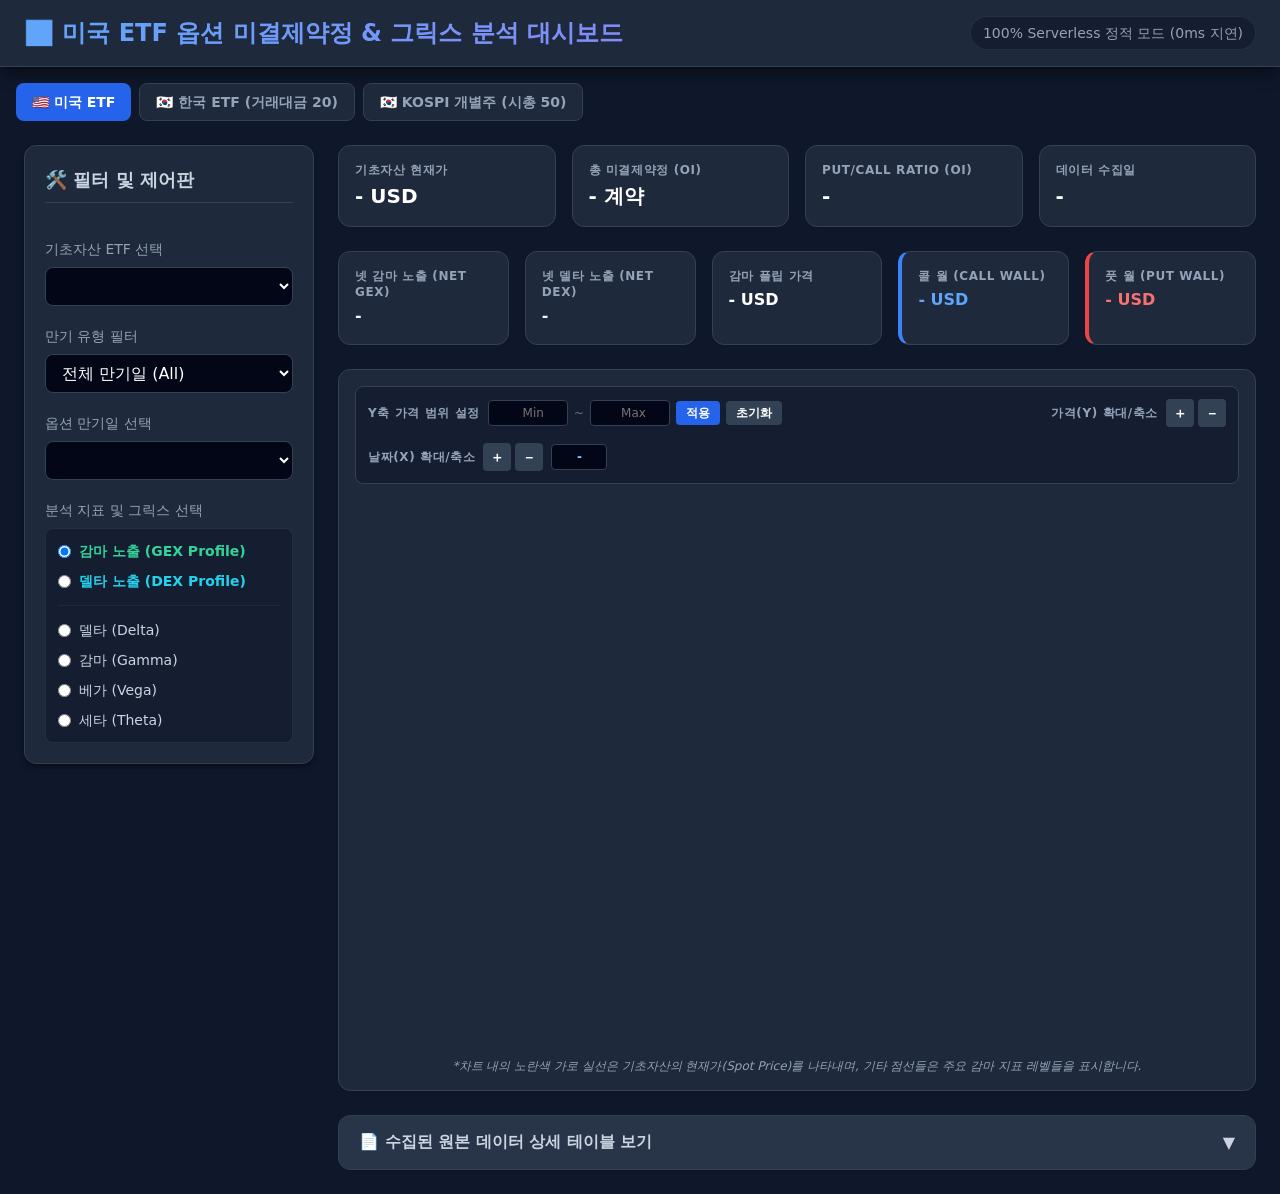
==== commit 0dd833de: "한국 시장 통합: 페이지 스위칭 + KIS 옵션 체인 수집 (중간 커밋) - 시장 탭 3개(미국 ETF/한국 ETF/KOSPI 개별주), 통화·한글명·주가전용 차트 지원 - KIS" ====
--- a/index_template.html
+++ b/index_template.html
@@ -40,6 +40,13 @@
             </span>
         </div>
     </header>
+
+    <!-- Market Page Switcher (미국 ETF / 한국 ETF / KOSPI 개별주) -->
+    <div id="market-tabs" class="max-w-7xl mx-auto px-4 pt-4 flex flex-wrap gap-2">
+        <button data-market="us" class="market-tab">🇺🇸 미국 ETF</button>
+        <button data-market="kr_etf" class="market-tab">🇰🇷 한국 ETF (거래대금 20)</button>
+        <button data-market="kr_stock" class="market-tab">🇰🇷 KOSPI 개별주 (시총 50)</button>
+    </div>
 
     <!-- Main Content Area -->
     <main class="max-w-7xl mx-auto p-4 md:p-6 grid grid-cols-1 lg:grid-cols-4 gap-6">
@@ -248,7 +255,19 @@
         let rawExpirations = [];
         let optionData = {};
         let customYRange = null;
+        let currentMarket = 'us'; // 활성 페이지: 'us' | 'kr_etf' | 'kr_stock'
         const _loadedTickers = new Set(); // 이미 로드된 옵션 JS 파일 추적
+
+        // 시장 탭 버튼 스타일
+        const TAB_ACTIVE = 'market-tab bg-blue-600 text-white text-sm font-semibold px-4 py-2 rounded-lg transition';
+        const TAB_INACTIVE = 'market-tab bg-slate-800 hover:bg-slate-700 text-slate-400 text-sm font-semibold px-4 py-2 rounded-lg border border-slate-700 transition cursor-pointer';
+
+        // 시장별 데이터 없음 안내 문구
+        const MARKET_EMPTY_MSG = {
+            us: '데이터 없음 (usa_etf_option_collect.py 실행 필요)',
+            kr_etf: '데이터 없음 — kis_config.json 설정 후 kr_collect.py 실행',
+            kr_stock: '데이터 없음 — kis_config.json 설정 후 kr_collect.py 실행'
+        };
 
         // DOM Elements
         const tickerSelect = document.getElementById('ticker-select');
@@ -329,18 +348,47 @@
                 tableContainer.classList.toggle('hidden');
                 tableArrow.classList.toggle('rotate-180');
             });
+
+            // 시장 페이지 스위칭 탭 바인딩
+            document.querySelectorAll('.market-tab').forEach(btn => {
+                btn.addEventListener('click', () => switchMarket(btn.dataset.market));
+            });
         });
 
+        function switchMarket(market) {
+            currentMarket = market;
+            document.querySelectorAll('.market-tab').forEach(btn => {
+                btn.className = (btn.dataset.market === market) ? TAB_ACTIVE : TAB_INACTIVE;
+            });
+            populateTickers();
+        }
+
         function initApp() {
-            const tickers = Object.keys(window.optionsMeta);
-
-            if (tickers && tickers.length > 0) {
-                tickerSelect.innerHTML = tickers.map(ticker =>
-                    `<option value="${ticker}">${ticker}</option>`
-                ).join('');
+            switchMarket(currentMarket); // 탭 스타일 초기화 + 티커 목록 구성
+        }
+
+        function populateTickers() {
+            // 활성 시장에 속한 티커만 필터 (기존 미국 데이터는 market 필드가 없어도 'us'로 간주)
+            const tickers = Object.keys(window.optionsMeta)
+                .filter(t => (window.optionsMeta[t].market || 'us') === currentMarket);
+
+            if (tickers.length > 0) {
+                tickerSelect.disabled = false;
+                tickerSelect.innerHTML = tickers.map(t => {
+                    const nm = window.optionsMeta[t].name;
+                    const label = nm ? `${nm} (${t})` : t;
+                    return `<option value="${t}">${label}</option>`;
+                }).join('');
                 onTickerChange();
             } else {
-                tickerSelect.innerHTML = `<option value="">데이터 없음 (usa_etf_option_collect.py 실행 필요)</option>`;
+                tickerSelect.disabled = true;
+                tickerSelect.innerHTML = `<option value="">${MARKET_EMPTY_MSG[currentMarket]}</option>`;
+                expirySelect.disabled = true;
+                expirySelect.innerHTML = `<option value="">없음</option>`;
+                noExpiryWarning.classList.add('hidden');
+                clearMetrics();
+                Plotly.purge('plotly-chart');
+                tableBody.innerHTML = '';
             }
         }
 
@@ -392,6 +440,14 @@
 
             rawExpirations = tickerMeta.expirations || [];
 
+            // 옵션 미보유 종목(한국 ETF/개별주 등)은 데이터 파일 로드 없이 즉시 진행
+            if (tickerMeta.has_options === false) {
+                window[`_etfOptions_${selectedTicker}`] = {};
+                _loadedTickers.add(selectedTicker);
+                onExpiryFilterChange();
+                return;
+            }
+
             loadTickerOptions(selectedTicker, () => {
                 onExpiryFilterChange();
             });
@@ -422,12 +478,43 @@
                 }).join('');
                 onExpiryChange();
             } else {
-                noExpiryWarning.classList.remove('hidden');
                 expirySelect.disabled = true;
                 expirySelect.innerHTML = `<option value="">없음</option>`;
-                clearMetrics();
-                Plotly.purge('plotly-chart');
                 tableBody.innerHTML = '';
+
+                if (tickerMeta && (tickerMeta.stock_history || []).length > 0) {
+                    // 옵션이 없어도 주가 일봉 차트는 표시 (한국 ETF/개별주 등)
+                    noExpiryWarning.textContent = (tickerMeta.has_options === false)
+                        ? 'ℹ️ 옵션 데이터 없음(미상장 또는 무거래) — 주가 차트만 표시됩니다.'
+                        : '⚠️ 일치하는 만기일이 없습니다.';
+                    noExpiryWarning.classList.remove('hidden');
+
+                    customYRange = null;
+                    optionData = {
+                        underlying_ticker: tickerSelect.value,
+                        expiry: null,
+                        collected_date: tickerMeta.collected_date,
+                        spot_price: tickerMeta.spot_price,
+                        total_oi: tickerMeta.total_oi || 0,
+                        pcr_oi: tickerMeta.pcr_oi || 0,
+                        net_gex: tickerMeta.net_gex || 0,
+                        net_dex: tickerMeta.net_dex || 0,
+                        call_wall: tickerMeta.call_wall,
+                        put_wall: tickerMeta.put_wall,
+                        gamma_flip_price: tickerMeta.gamma_flip_price,
+                        currency: tickerMeta.currency || 'USD',
+                        options: [],
+                        stock_history: tickerMeta.stock_history || []
+                    };
+                    updateMetrics(optionData);
+                    const selectedGreek = document.querySelector('input[name="greek-radio"]:checked').value;
+                    drawChart(optionData, selectedGreek);
+                } else {
+                    noExpiryWarning.textContent = '⚠️ 일치하는 만기일이 없습니다.';
+                    noExpiryWarning.classList.remove('hidden');
+                    clearMetrics();
+                    Plotly.purge('plotly-chart');
+                }
             }
         }
 
@@ -478,6 +565,7 @@
                 call_wall: tickerMeta.call_wall,
                 put_wall: tickerMeta.put_wall,
                 gamma_flip_price: tickerMeta.gamma_flip_price,
+                currency: tickerMeta.currency || 'USD',
                 options: options,
                 stock_history: tickerMeta.stock_history || []
             };
@@ -559,9 +647,16 @@
         }
 
         function updateMetrics(data) {
-            spotPriceEl.innerText = `$${data.spot_price.toLocaleString(undefined, {minimumFractionDigits: 2, maximumFractionDigits: 2})} USD`;
-            totalOiEl.innerText = `${data.total_oi.toLocaleString()} 계약`;
-            pcrOiEl.innerText = data.pcr_oi;
+            const isKRW = data.currency === 'KRW';
+            const cs = isKRW ? '₩' : '$';
+            const cu = isKRW ? 'KRW' : 'USD';
+            const priceOpts = isKRW
+                ? {minimumFractionDigits: 0, maximumFractionDigits: 0}
+                : {minimumFractionDigits: 2, maximumFractionDigits: 2};
+
+            spotPriceEl.innerText = `${cs}${(data.spot_price || 0).toLocaleString(undefined, priceOpts)} ${cu}`;
+            totalOiEl.innerText = `${(data.total_oi || 0).toLocaleString()} 계약`;
+            pcrOiEl.innerText = data.pcr_oi != null ? data.pcr_oi : '-';
             collectedDateEl.innerText = data.collected_date;
 
             // GEX / DEX formatting & colors
@@ -579,9 +674,9 @@
                 netDexEl.className = "text-sm md:text-base font-bold mt-1 text-rose-400";
             }
 
-            gammaFlipEl.innerText = data.gamma_flip_price ? `$${data.gamma_flip_price.toLocaleString(undefined, {minimumFractionDigits: 2, maximumFractionDigits: 2})} USD` : '- USD';
-            callWallEl.innerText = data.call_wall ? `$${data.call_wall.toLocaleString(undefined, {minimumFractionDigits: 2, maximumFractionDigits: 2})} USD` : '- USD';
-            putWallEl.innerText = data.put_wall ? `$${data.put_wall.toLocaleString(undefined, {minimumFractionDigits: 2, maximumFractionDigits: 2})} USD` : '- USD';
+            gammaFlipEl.innerText = data.gamma_flip_price ? `${cs}${data.gamma_flip_price.toLocaleString(undefined, priceOpts)} ${cu}` : `- ${cu}`;
+            callWallEl.innerText = data.call_wall ? `${cs}${data.call_wall.toLocaleString(undefined, priceOpts)} ${cu}` : `- ${cu}`;
+            putWallEl.innerText = data.put_wall ? `${cs}${data.put_wall.toLocaleString(undefined, priceOpts)} ${cu}` : `- ${cu}`;
         }
 
         function clearMetrics() {
@@ -602,6 +697,9 @@
         function drawChart(data, greek) {
             const options = data.options;
             const history = data.stock_history || [];
+            // 통화별 가격 포맷터 (KRW: 정수+콤마, USD: 소수 2자리)
+            const _cs = data.currency === 'KRW' ? '₩' : '$';
+            const fmtP = v => _cs + (data.currency === 'KRW' ? Math.round(v).toLocaleString() : v.toFixed(2));
 
             // 1. 주가 캔들스틱 데이터 배열 구성
             const times = [];
@@ -883,7 +981,7 @@
                         y: data.spot_price,
                         xref: 'paper',
                         yref: 'y',
-                        text: ` Spot ($${data.spot_price.toFixed(2)})`,
+                        text: ` Spot (${fmtP(data.spot_price)})`,
                         showarrow: false,
                         xanchor: 'left',
                         yanchor: 'middle',
@@ -910,7 +1008,7 @@
                         y: data.gamma_flip_price,
                         xref: 'paper',
                         yref: 'y',
-                        text: ` Flip ($${data.gamma_flip_price.toFixed(2)})`,
+                        text: ` Flip (${fmtP(data.gamma_flip_price)})`,
                         showarrow: false,
                         xanchor: 'left',
                         yanchor: 'middle',
@@ -937,7 +1035,7 @@
                         y: data.call_wall,
                         xref: 'paper',
                         yref: 'y',
-                        text: ` Call Wall ($${data.call_wall.toFixed(2)})`,
+                        text: ` Call Wall (${fmtP(data.call_wall)})`,
                         showarrow: false,
                         xanchor: 'left',
                         yanchor: 'middle',
@@ -964,7 +1062,7 @@
                         y: data.put_wall,
                         xref: 'paper',
                         yref: 'y',
-                        text: ` Put Wall ($${data.put_wall.toFixed(2)})`,
+                        text: ` Put Wall (${fmtP(data.put_wall)})`,
                         showarrow: false,
                         xanchor: 'left',
                         yanchor: 'middle',
